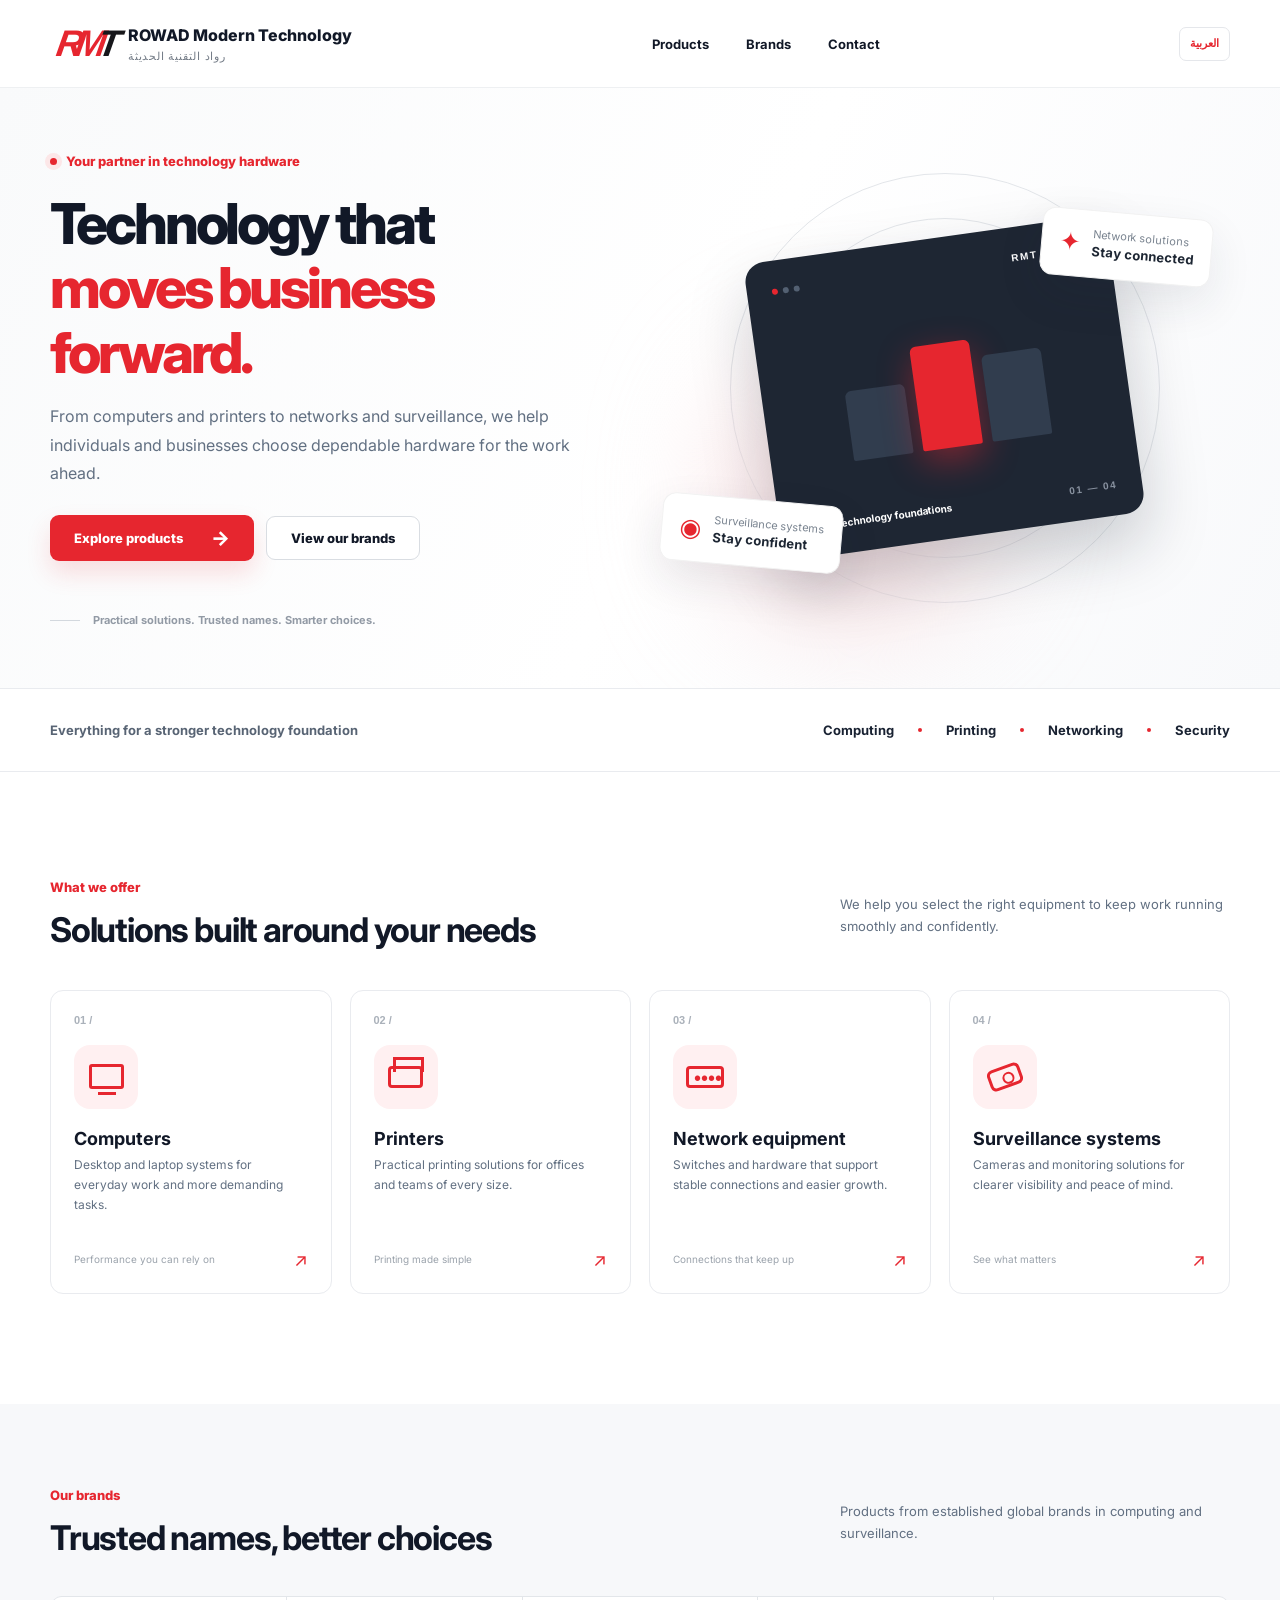
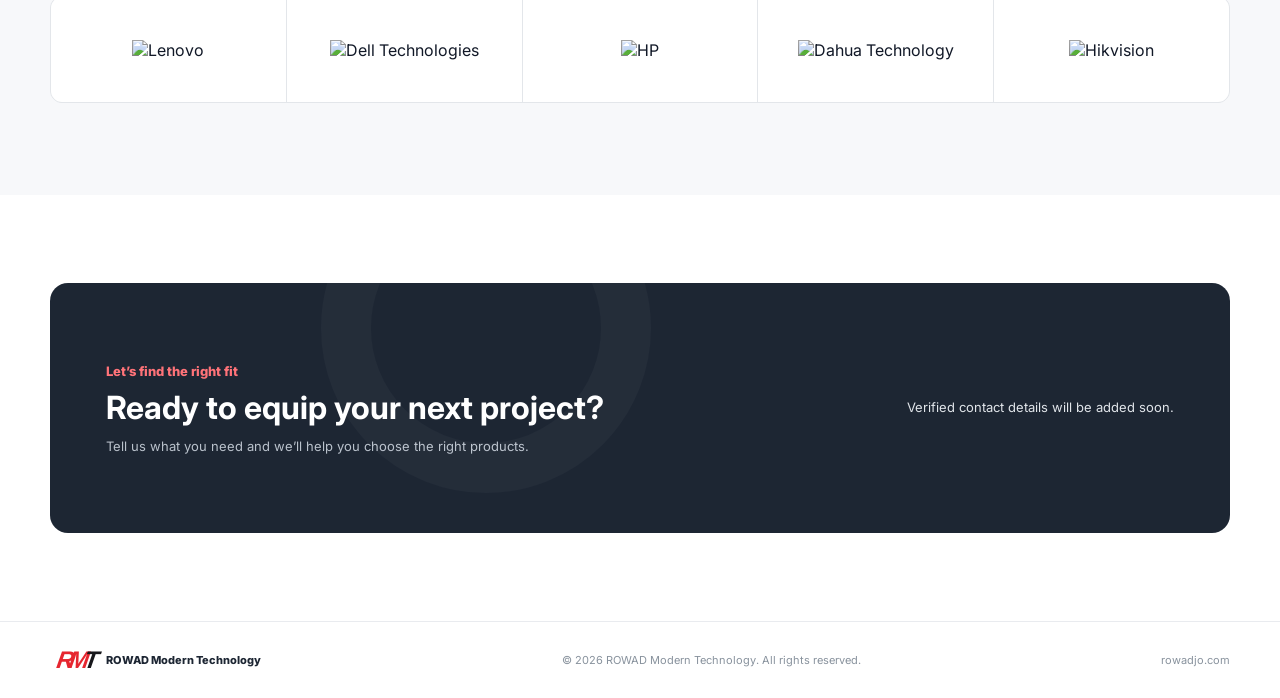
==== en/index.html @ 01c458b1 "Add English translation" ====
<!doctype html>
<html lang="en" dir="ltr">
<head>
  <meta charset="utf-8">
  <meta name="viewport" content="width=device-width, initial-scale=1">
  <meta name="theme-color" content="#111827">
  <meta name="description" content="Rowad Modern Technology provides computers, printers, network equipment, and surveillance solutions from trusted global brands in Jordan.">
  <title>Rowad Modern Technology | Technology for What’s Next</title>
  <link rel="canonical" href="https://rowadjo.com/en/">
  <link rel="alternate" hreflang="ar" href="https://rowadjo.com/">
  <link rel="alternate" hreflang="en" href="https://rowadjo.com/en/">
  <link rel="icon" href="../favicon.svg" type="image/svg+xml">
  <link rel="preconnect" href="https://fonts.googleapis.com">
  <link rel="preconnect" href="https://fonts.gstatic.com" crossorigin>
  <link href="https://fonts.googleapis.com/css2?family=Inter:wght@400;500;600;700;800&display=swap" rel="stylesheet">
  <link rel="stylesheet" href="../styles.css">
</head>
<body class="english-page">
  <header class="site-header">
    <div class="container nav">
      <a class="brand" href="#top" aria-label="Rowad Modern Technology home">
        <span class="brand-mark" dir="ltr"><b>R</b><b>M</b><b>T</b></span>
        <span class="brand-copy"><strong>ROWAD Modern Technology</strong><small>رواد التقنية الحديثة</small></span>
      </a>
      <nav aria-label="Main navigation"><a href="#solutions">Products</a><a href="#brands">Brands</a><a href="#contact">Contact</a></nav>
      <a class="lang-switch" href="../" lang="ar" aria-label="التبديل إلى العربية">العربية</a>
    </div>
  </header>
  <main id="top">
    <section class="hero">
      <div class="container hero-grid">
        <div class="hero-copy">
          <span class="eyebrow"><i></i> Your partner in technology hardware</span>
          <h1>Technology that<br><em>moves business forward.</em></h1>
          <p>From computers and printers to networks and surveillance, we help individuals and businesses choose dependable hardware for the work ahead.</p>
          <div class="hero-actions"><a class="button button-primary" href="#solutions">Explore products <span>→</span></a><a class="button button-ghost" href="#brands">View our brands</a></div>
          <div class="hero-note"><span class="line"></span> Practical solutions. Trusted names. Smarter choices.</div>
        </div>
        <div class="hero-art" aria-hidden="true"><div class="orbit orbit-one"></div><div class="orbit orbit-two"></div><div class="art-card main-card"><div class="art-card-top"><span class="dots"><i></i><i></i><i></i></span><span>RMT / TECH</span></div><div class="screen-symbol"><div></div><div></div><div></div></div><div class="art-card-bottom"><span>Better technology foundations</span><b>01 — 04</b></div></div><div class="float-card float-network"><span class="icon">✦</span><span>Network solutions<br><b>Stay connected</b></span></div><div class="float-card float-security"><span class="icon">◉</span><span>Surveillance systems<br><b>Stay confident</b></span></div><div class="red-glow"></div></div>
      </div>
    </section>
    <section class="trust-strip"><div class="container"><span>Everything for a stronger technology foundation</span><div><b>Computing</b><i></i><b>Printing</b><i></i><b>Networking</b><i></i><b>Security</b></div></div></section>
    <section class="section solutions" id="solutions"><div class="container"><div class="section-head"><div><span class="section-kicker">What we offer</span><h2>Solutions built around your needs</h2></div><p>We help you select the right equipment to keep work running smoothly and confidently.</p></div><div class="cards"><article class="product-card"><span class="product-number">01 /</span><div class="product-icon computer"><span></span></div><h3>Computers</h3><p>Desktop and laptop systems for everyday work and more demanding tasks.</p><span class="card-tail">Performance you can rely on <b>↗</b></span></article><article class="product-card"><span class="product-number">02 /</span><div class="product-icon printer"><span></span></div><h3>Printers</h3><p>Practical printing solutions for offices and teams of every size.</p><span class="card-tail">Printing made simple <b>↗</b></span></article><article class="product-card"><span class="product-number">03 /</span><div class="product-icon network"><span></span></div><h3>Network equipment</h3><p>Switches and hardware that support stable connections and easier growth.</p><span class="card-tail">Connections that keep up <b>↗</b></span></article><article class="product-card"><span class="product-number">04 /</span><div class="product-icon camera"><span></span></div><h3>Surveillance systems</h3><p>Cameras and monitoring solutions for clearer visibility and peace of mind.</p><span class="card-tail">See what matters <b>↗</b></span></article></div></div></section>
    <section class="brands-section" id="brands"><div class="container"><div class="section-head"><div><span class="section-kicker">Our brands</span><h2>Trusted names, better choices</h2></div><p>Products from established global brands in computing and surveillance.</p></div><div class="brand-list" aria-label="Brands"><div class="brand-logo"><img src="../assets/brands/lenovo.svg" alt="Lenovo" loading="lazy"></div><div class="brand-logo"><img src="../assets/brands/dell.svg" alt="Dell Technologies" loading="lazy"></div><div class="brand-logo"><img src="../assets/brands/hp.svg" alt="HP" loading="lazy"></div><div class="brand-logo"><img src="../assets/brands/dahua.svg" alt="Dahua Technology" loading="lazy"></div><div class="brand-logo"><img src="../assets/brands/hikvision.svg" alt="Hikvision" loading="lazy"></div></div></div></section>
    <section class="contact-section" id="contact"><div class="container contact-panel"><div><span class="section-kicker">Let’s find the right fit</span><h2>Ready to equip your next project?</h2><p>Tell us what you need and we’ll help you choose the right products.</p></div><span class="contact-pending">Verified contact details will be added soon.</span></div></section>
  </main>
  <footer><div class="container footer-inner"><div class="footer-brand"><span class="brand-mark" dir="ltr"><b>R</b><b>M</b><b>T</b></span><span>ROWAD Modern Technology</span></div><span>© <span id="year">2026</span> ROWAD Modern Technology. All rights reserved.</span><span>rowadjo.com</span></div></footer>
  <script>document.getElementById('year').textContent = new Date().getFullYear();</script>
</body>
</html>
---- styles.css ----
:root{--ink:#111827;--muted:#627082;--red:#e6262f;--pale:#f5f6f8;--line:#e9ebef}*{box-sizing:border-box}html{scroll-behavior:smooth}body{margin:0;font-family:Cairo,Tahoma,sans-serif;color:var(--ink);background:#fff}a{text-decoration:none;color:inherit}.container{width:min(1180px,calc(100% - 48px));margin:auto}.site-header{height:88px;background:#fff;border-bottom:1px solid #eef0f2;position:relative;z-index:5}.nav,.nav nav,.brand,.hero-actions,.section-head,.trust-strip .container,.trust-strip .container>div,.footer-inner,.footer-brand{display:flex;align-items:center}.nav{height:100%;justify-content:space-between}.brand{gap:15px}.brand-mark{display:flex;align-items:center;letter-spacing:-8px;font:bold italic 37px Arial,sans-serif;line-height:1;padding-left:7px;transform:skewX(-9deg)}.brand-mark b:nth-child(-n+2){color:var(--red)}.brand-mark b:last-child{color:#17171b}.brand-copy{display:flex;flex-direction:column;line-height:1.25}.brand-copy strong{font-size:16px;font-weight:800}.brand-copy small{font:10px Arial,sans-serif;color:#737b86;letter-spacing:.07em;margin-top:5px}.nav nav{gap:37px;font-size:13px;font-weight:700}.nav nav a:hover,footer a:hover{color:var(--red)}.hero{background:linear-gradient(115deg,#f9fafb 0%,#fff 54%,#f8f9fb 100%);overflow:hidden}.hero-grid{min-height:600px;display:grid;grid-template-columns:1fr 1fr;align-items:center;gap:38px}.hero-copy{padding:58px 0}.eyebrow,.section-kicker{font-size:13px;font-weight:800;color:var(--red)}.eyebrow{display:inline-flex;align-items:center;gap:9px}.eyebrow i{width:7px;height:7px;border-radius:50%;background:var(--red);box-shadow:0 0 0 5px #fce7e8}.hero h1{font-size:clamp(40px,4.4vw,64px);line-height:1.3;letter-spacing:-.055em;margin:23px 0 17px;font-weight:800}.hero h1 em{font-style:normal;color:var(--red)}.hero-copy>p{max-width:560px;font-size:16px;line-height:2.1;color:var(--muted);margin:0 0 27px}.hero-actions{gap:12px;flex-wrap:wrap}.button{display:inline-flex;align-items:center;justify-content:center;gap:28px;padding:13px 24px;border-radius:9px;font-size:13px;font-weight:800;transition:.2s}.button:hover{transform:translateY(-2px)}.button-primary{color:#fff;background:var(--red);box-shadow:0 12px 25px #e6262f26}.button-primary span,.button-light span{font-size:20px;line-height:1}.button-ghost{border:1px solid #d9dde2;background:#fff}.hero-note{display:flex;align-items:center;gap:13px;color:#929aa5;font-size:11px;font-weight:700;margin-top:52px}.line{width:30px;height:1px;background:#d3d8de}.hero-art{height:500px;position:relative;display:flex;align-items:center;justify-content:center}.orbit{position:absolute;border:1px solid #e3e6ea;border-radius:50%;width:430px;height:430px}.orbit-two{width:340px;height:340px}.main-card{position:relative;z-index:2;width:365px;height:300px;background:#1e2633;border-radius:20px;box-shadow:0 30px 65px #10182735;transform:rotate(-8deg);overflow:hidden;color:#fff;display:flex;flex-direction:column;justify-content:space-between;padding:25px}.art-card-top,.art-card-bottom{display:flex;justify-content:space-between;align-items:center;font:700 10px Arial,sans-serif;letter-spacing:.16em}.dots{display:flex;gap:5px}.dots i{width:6px;height:6px;border-radius:50%;background:#536072}.dots i:first-child{background:var(--red)}.screen-symbol{display:flex;align-items:flex-end;gap:10px;justify-content:center;height:120px}.screen-symbol div{width:60px;height:70px;background:#313d4e;border-radius:6px 6px 2px 2px}.screen-symbol div:nth-child(2){height:105px;background:var(--red);box-shadow:0 12px 35px #e6262f75}.screen-symbol div:nth-child(3){height:87px}.art-card-bottom{font-family:Cairo,sans-serif;letter-spacing:0}.art-card-bottom b{font:700 10px Arial,sans-serif;letter-spacing:.15em;color:#8992a0}.float-card{z-index:3;position:absolute;background:#fff;box-shadow:0 18px 45px #1c2b3a19;border:1px solid #f2f2f2;border-radius:13px;display:flex;align-items:center;gap:12px;padding:14px 17px;font-size:11px;line-height:1.5;color:#7a8490}.float-card b{color:#1d2633;font-size:13px}.float-network{top:75px;right:18px;transform:rotate(5deg)}.float-security{left:2px;bottom:72px;transform:rotate(5deg)}.icon{font-size:25px;color:var(--red)}.red-glow{position:absolute;width:250px;height:250px;border-radius:50%;background:#f9dfe1;filter:blur(65px);bottom:20px;left:70px}.trust-strip{background:#fff;border-block:1px solid var(--line)}.trust-strip .container{min-height:82px;justify-content:space-between;gap:20px}.trust-strip .container>span{font-size:13px;font-weight:700;color:#586474}.trust-strip .container>div{gap:24px;color:#192232;font-size:13px}.trust-strip i{width:4px;height:4px;border-radius:50%;background:var(--red)}.section{padding:104px 0 110px}.section-head{justify-content:space-between;gap:20px;margin-bottom:36px}.section-head h2{font-size:34px;letter-spacing:-.035em;margin:10px 0 0;line-height:1.4}.section-head p{max-width:390px;font-size:13px;line-height:2;color:var(--muted);margin:0}.cards{display:grid;grid-template-columns:repeat(4,1fr);gap:18px}.product-card{min-height:304px;border:1px solid var(--line);border-radius:13px;padding:23px;display:flex;flex-direction:column;transition:.25s;background:#fff}.product-card:hover{border-color:#f1b9bc;transform:translateY(-5px);box-shadow:0 20px 50px #1c26330d}.product-number{font:700 11px Arial,sans-serif;color:#aab1ba}.product-icon{width:64px;height:64px;border-radius:16px;background:#fff0f1;margin:19px 0 9px;display:grid;place-items:center}.product-icon span{position:relative;display:block;border:3px solid var(--red)}.computer span{width:35px;height:25px;border-radius:3px}.computer span:after{content:"";position:absolute;width:18px;height:3px;background:var(--red);bottom:-9px;left:6px}.printer span{width:35px;height:22px;border-radius:4px}.printer span:before{content:"";position:absolute;width:25px;height:12px;border:3px solid var(--red);border-bottom:0;top:-12px;left:2px}.network span{width:38px;height:22px;border-radius:4px}.network span:after{content:"••••";position:absolute;bottom:-5px;left:5px;color:var(--red);font:20px Arial}.camera span{width:34px;height:22px;border-radius:6px;transform:rotate(-20deg)}.camera span:after{content:"";position:absolute;width:8px;height:8px;border:2px solid var(--red);border-radius:50%;top:4px;left:11px}.product-card h3{font-size:19px;margin:10px 0 6px}.product-card p{font-size:12px;line-height:1.9;color:var(--muted);margin:0}.card-tail{margin-top:auto;padding-top:18px;font-size:10px;color:#9ba3ac;display:flex;justify-content:space-between;align-items:center}.card-tail b{font-size:18px;color:var(--red);font-weight:400}.brands-section{padding:80px 0 92px;background:#f7f8fa}.brands-section .section-head{margin-bottom:35px}.brand-list{display:grid;grid-template-columns:repeat(5,1fr);gap:1px;background:#e3e6ea;border:1px solid #e3e6ea;border-radius:12px;overflow:hidden}.brand-list span{height:105px;background:#fff;display:flex;align-items:center;justify-content:center;font:bold clamp(16px,2vw,28px) Arial,sans-serif;color:#394251;letter-spacing:-.04em}.brand-list span:nth-child(3){font-style:italic;font-size:36px}.brand-list span:nth-child(n+4){font-size:21px;letter-spacing:.02em}.contact-section{padding:88px 0}.contact-panel{background:#1d2633;color:#fff;border-radius:18px;min-height:250px;padding:50px 56px;display:flex;align-items:center;justify-content:space-between;gap:30px;position:relative;overflow:hidden}.contact-panel:after{content:"";position:absolute;width:230px;height:230px;border:50px solid #ffffff08;border-radius:50%;left:23%;top:-120px}.contact-panel .section-kicker{color:#ff7379}.contact-panel h2{font-size:32px;margin:8px 0}.contact-panel p{font-size:13px;color:#bac2cc;margin:0}.button-light{background:#fff;color:#1d2633;position:relative;z-index:1;white-space:nowrap}footer{border-top:1px solid var(--line);padding:26px 0;color:#88929d;font-size:11px}.footer-inner{justify-content:space-between;gap:20px}.footer-brand{gap:12px;color:#1d2633;font-weight:800}.footer-brand .brand-mark{font-size:24px;letter-spacing:-5px}footer a{direction:ltr}@media(max-width:900px){.hero-grid{grid-template-columns:1fr 1fr;gap:0}.hero-art{transform:scale(.77);transform-origin:center}.cards{grid-template-columns:repeat(2,1fr)}.nav nav{gap:17px}}@media(max-width:700px){.container{width:min(100% - 32px,520px)}.site-header{height:72px}.brand-copy strong{font-size:12px}.brand-copy small{font-size:8px}.brand-mark{font-size:29px;letter-spacing:-6px}.nav nav a:not(:last-child){display:none}.nav nav a{font-size:11px;color:var(--red)}.hero-grid{display:flex;flex-direction:column;min-height:auto;gap:0}.hero-copy{padding:62px 0 15px}.hero h1{font-size:40px}.hero-copy>p{font-size:14px}.hero-note{margin-top:33px}.hero-art{height:360px;width:100%;transform:scale(.72);margin:-48px 0 -25px}.trust-strip .container{flex-direction:column;justify-content:center;padding:17px 0;gap:6px}.trust-strip .container>div{gap:13px;font-size:11px}.section{padding:70px 0}.section-head{display:block}.section-head h2{font-size:27px}.section-head p{margin-top:12px}.cards{gap:12px}.product-card{padding:18px;min-height:285px}.product-card h3{font-size:16px}.product-card p{font-size:11px}.brand-list{grid-template-columns:repeat(2,1fr)}.brand-list span:last-child{grid-column:span 2}.brands-section{padding:70px 0}.contact-section{padding:60px 0}.contact-panel{padding:38px 26px;display:block}.contact-panel h2{font-size:25px}.contact-panel p{line-height:1.8}.contact-panel .button{margin-top:24px}.footer-inner{flex-direction:column;align-items:flex-start;gap:7px}}@media(max-width:380px){.hero h1{font-size:34px}.cards{grid-template-columns:1fr}.product-card{min-height:245px}.hero-art{transform:scale(.6);margin:-68px 0 -48px}.button{padding:12px 17px}}
.lang-switch{display:inline-flex;align-items:center;justify-content:center;min-width:50px;height:34px;padding:0 10px;border:1px solid #e5e7eb;border-radius:7px;color:#e6262f;font:800 11px Arial,sans-serif;white-space:nowrap}.lang-switch:hover{background:#fff0f1;border-color:#f1b9bc}.brand-list .brand-logo{height:105px;background:#fff;display:flex;align-items:center;justify-content:center;padding:20px}.brand-list .brand-logo img{display:block;max-width:100%;max-height:66px;width:auto;height:auto;object-fit:contain}.brand-list .brand-logo:nth-child(3) img{max-height:58px}.brand-list .brand-logo:nth-child(4) img{max-height:72px}.contact-pending{position:relative;z-index:1;display:inline-block;color:#e1e5ea;font-size:13px;max-width:320px;line-height:1.8}.english-page{font-family:Inter,Arial,sans-serif}.english-page .brand-copy small{font-family:Cairo,Tahoma,sans-serif;font-size:11px}.english-page .hero h1{letter-spacing:-.055em;line-height:1.14}.english-page .hero-copy>p{line-height:1.8}.english-page .art-card-bottom,.english-page .float-card{font-family:Inter,Arial,sans-serif}.english-page .section-head p,.english-page .product-card p{line-height:1.7}.english-page .product-card h3{font-size:18px}.english-page .contact-panel p{line-height:1.7}@media(max-width:700px){.brand-list .brand-logo:last-child{grid-column:span 2}.brand-list .brand-logo{height:94px;padding:18px}.brand-list .brand-logo img{max-height:58px}.english-page .hero h1{font-size:38px}.english-page .brand-copy strong{font-size:11px}.english-page .brand-copy small{font-size:9px}.english-page .trust-strip .container>div{gap:10px;font-size:10px}}@media(max-width:380px){.nav{gap:7px}.nav nav a{font-size:10px}.lang-switch{min-width:42px;padding:0 6px}.english-page .hero h1{font-size:32px}}
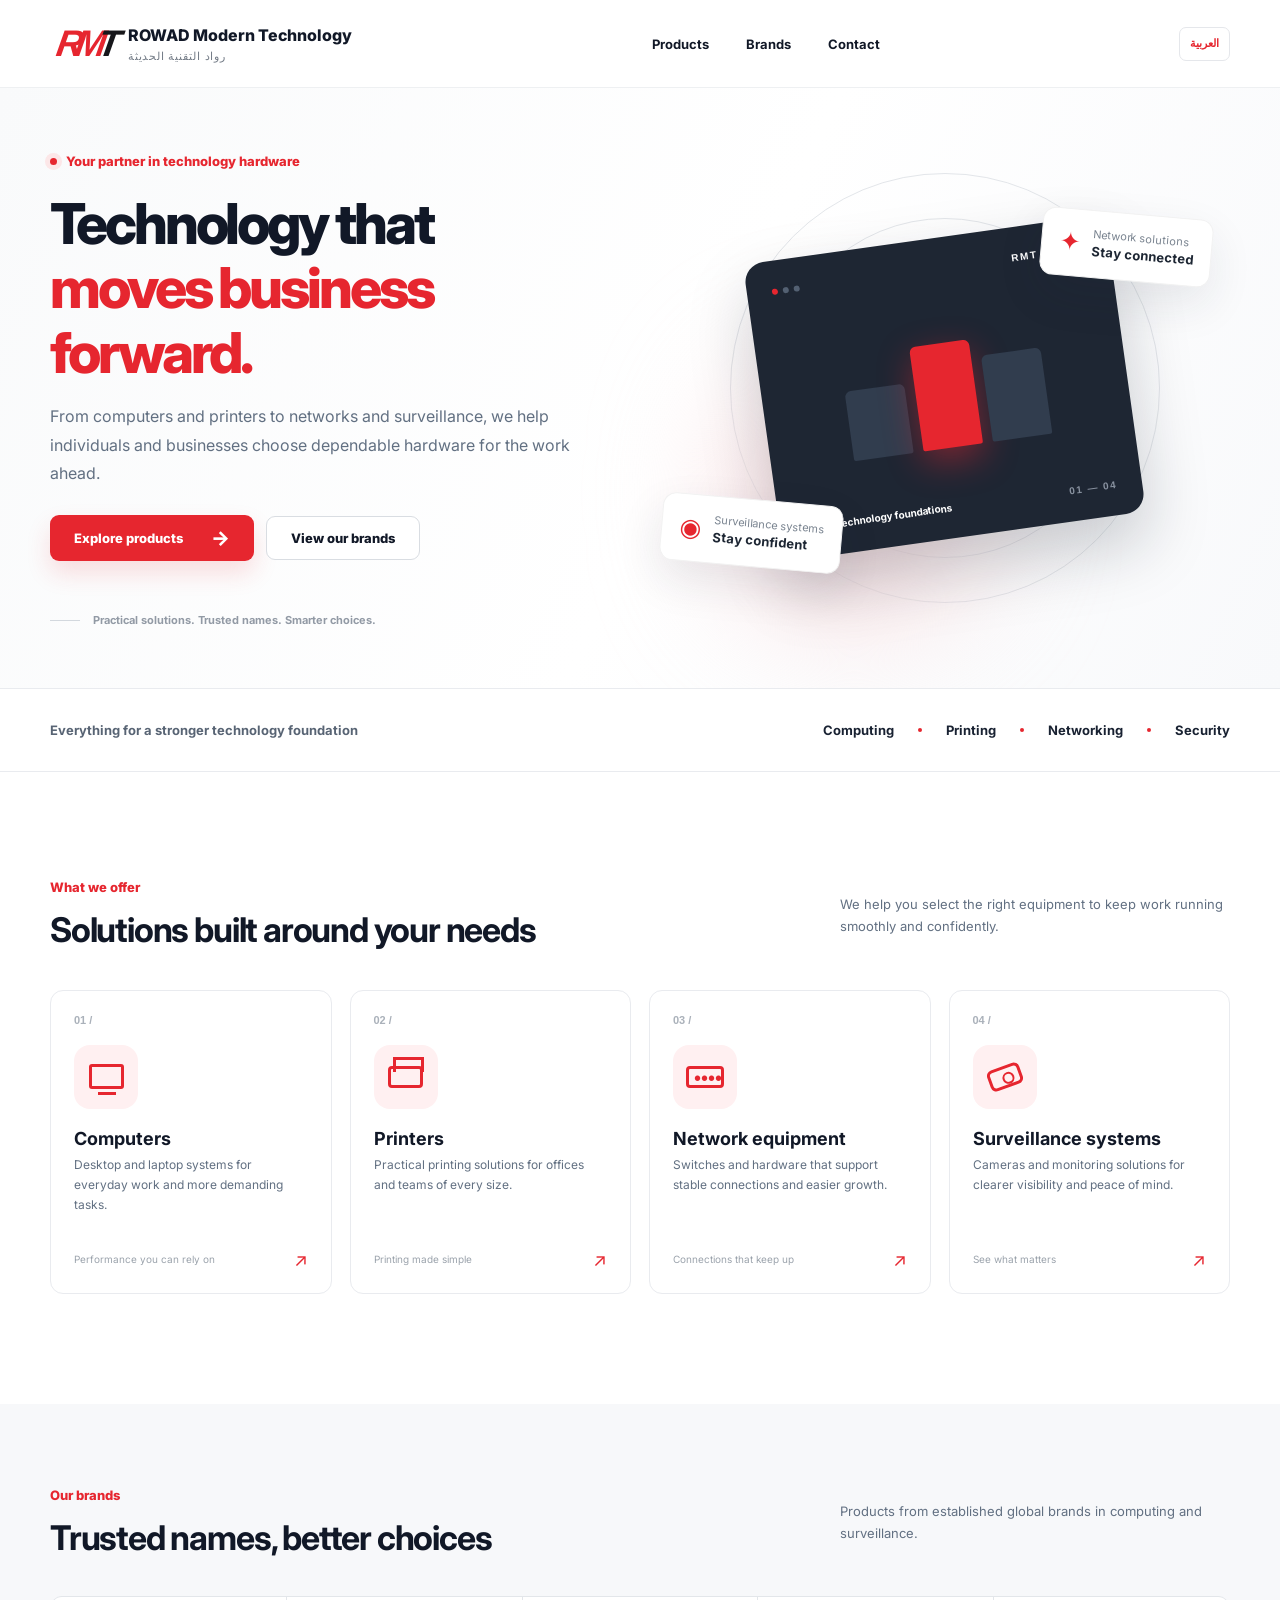
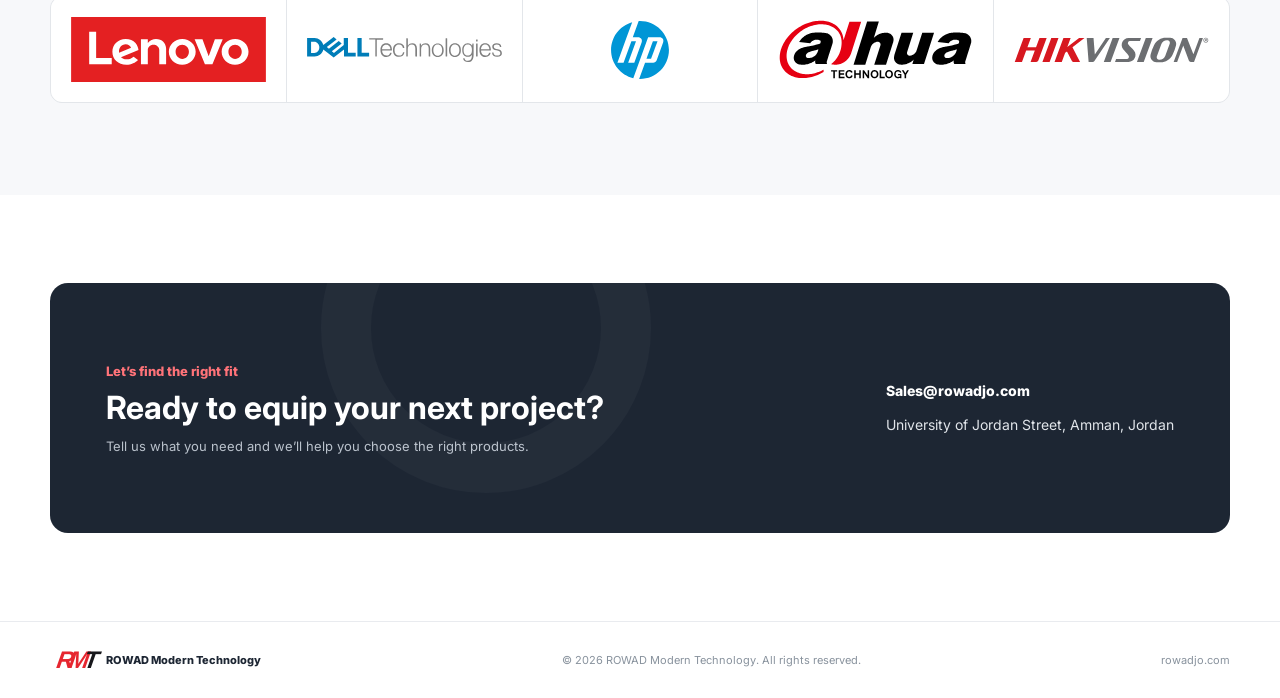
==== commit 053381d6: "Add English contact details" ====
--- a/en/index.html
+++ b/en/index.html
@@ -42,7 +42,7 @@
     <section class="trust-strip"><div class="container"><span>Everything for a stronger technology foundation</span><div><b>Computing</b><i></i><b>Printing</b><i></i><b>Networking</b><i></i><b>Security</b></div></div></section>
     <section class="section solutions" id="solutions"><div class="container"><div class="section-head"><div><span class="section-kicker">What we offer</span><h2>Solutions built around your needs</h2></div><p>We help you select the right equipment to keep work running smoothly and confidently.</p></div><div class="cards"><article class="product-card"><span class="product-number">01 /</span><div class="product-icon computer"><span></span></div><h3>Computers</h3><p>Desktop and laptop systems for everyday work and more demanding tasks.</p><span class="card-tail">Performance you can rely on <b>↗</b></span></article><article class="product-card"><span class="product-number">02 /</span><div class="product-icon printer"><span></span></div><h3>Printers</h3><p>Practical printing solutions for offices and teams of every size.</p><span class="card-tail">Printing made simple <b>↗</b></span></article><article class="product-card"><span class="product-number">03 /</span><div class="product-icon network"><span></span></div><h3>Network equipment</h3><p>Switches and hardware that support stable connections and easier growth.</p><span class="card-tail">Connections that keep up <b>↗</b></span></article><article class="product-card"><span class="product-number">04 /</span><div class="product-icon camera"><span></span></div><h3>Surveillance systems</h3><p>Cameras and monitoring solutions for clearer visibility and peace of mind.</p><span class="card-tail">See what matters <b>↗</b></span></article></div></div></section>
     <section class="brands-section" id="brands"><div class="container"><div class="section-head"><div><span class="section-kicker">Our brands</span><h2>Trusted names, better choices</h2></div><p>Products from established global brands in computing and surveillance.</p></div><div class="brand-list" aria-label="Brands"><div class="brand-logo"><img src="../assets/brands/lenovo.svg" alt="Lenovo" loading="lazy"></div><div class="brand-logo"><img src="../assets/brands/dell.svg" alt="Dell Technologies" loading="lazy"></div><div class="brand-logo"><img src="../assets/brands/hp.svg" alt="HP" loading="lazy"></div><div class="brand-logo"><img src="../assets/brands/dahua.svg" alt="Dahua Technology" loading="lazy"></div><div class="brand-logo"><img src="../assets/brands/hikvision.svg" alt="Hikvision" loading="lazy"></div></div></div></section>
-    <section class="contact-section" id="contact"><div class="container contact-panel"><div><span class="section-kicker">Let’s find the right fit</span><h2>Ready to equip your next project?</h2><p>Tell us what you need and we’ll help you choose the right products.</p></div><span class="contact-pending">Verified contact details will be added soon.</span></div></section>
+    <section class="contact-section" id="contact"><div class="container contact-panel"><div><span class="section-kicker">Let’s find the right fit</span><h2>Ready to equip your next project?</h2><p>Tell us what you need and we’ll help you choose the right products.</p></div><div class="contact-details"><a href="mailto:Sales@rowadjo.com">Sales@rowadjo.com</a><span>University of Jordan Street, Amman, Jordan</span></div></div></section>
   </main>
   <footer><div class="container footer-inner"><div class="footer-brand"><span class="brand-mark" dir="ltr"><b>R</b><b>M</b><b>T</b></span><span>ROWAD Modern Technology</span></div><span>© <span id="year">2026</span> ROWAD Modern Technology. All rights reserved.</span><span>rowadjo.com</span></div></footer>
   <script>document.getElementById('year').textContent = new Date().getFullYear();</script>
--- a/styles.css
+++ b/styles.css
@@ -1,2 +1,3 @@
 :root{--ink:#111827;--muted:#627082;--red:#e6262f;--pale:#f5f6f8;--line:#e9ebef}*{box-sizing:border-box}html{scroll-behavior:smooth}body{margin:0;font-family:Cairo,Tahoma,sans-serif;color:var(--ink);background:#fff}a{text-decoration:none;color:inherit}.container{width:min(1180px,calc(100% - 48px));margin:auto}.site-header{height:88px;background:#fff;border-bottom:1px solid #eef0f2;position:relative;z-index:5}.nav,.nav nav,.brand,.hero-actions,.section-head,.trust-strip .container,.trust-strip .container>div,.footer-inner,.footer-brand{display:flex;align-items:center}.nav{height:100%;justify-content:space-between}.brand{gap:15px}.brand-mark{display:flex;align-items:center;letter-spacing:-8px;font:bold italic 37px Arial,sans-serif;line-height:1;padding-left:7px;transform:skewX(-9deg)}.brand-mark b:nth-child(-n+2){color:var(--red)}.brand-mark b:last-child{color:#17171b}.brand-copy{display:flex;flex-direction:column;line-height:1.25}.brand-copy strong{font-size:16px;font-weight:800}.brand-copy small{font:10px Arial,sans-serif;color:#737b86;letter-spacing:.07em;margin-top:5px}.nav nav{gap:37px;font-size:13px;font-weight:700}.nav nav a:hover,footer a:hover{color:var(--red)}.hero{background:linear-gradient(115deg,#f9fafb 0%,#fff 54%,#f8f9fb 100%);overflow:hidden}.hero-grid{min-height:600px;display:grid;grid-template-columns:1fr 1fr;align-items:center;gap:38px}.hero-copy{padding:58px 0}.eyebrow,.section-kicker{font-size:13px;font-weight:800;color:var(--red)}.eyebrow{display:inline-flex;align-items:center;gap:9px}.eyebrow i{width:7px;height:7px;border-radius:50%;background:var(--red);box-shadow:0 0 0 5px #fce7e8}.hero h1{font-size:clamp(40px,4.4vw,64px);line-height:1.3;letter-spacing:-.055em;margin:23px 0 17px;font-weight:800}.hero h1 em{font-style:normal;color:var(--red)}.hero-copy>p{max-width:560px;font-size:16px;line-height:2.1;color:var(--muted);margin:0 0 27px}.hero-actions{gap:12px;flex-wrap:wrap}.button{display:inline-flex;align-items:center;justify-content:center;gap:28px;padding:13px 24px;border-radius:9px;font-size:13px;font-weight:800;transition:.2s}.button:hover{transform:translateY(-2px)}.button-primary{color:#fff;background:var(--red);box-shadow:0 12px 25px #e6262f26}.button-primary span,.button-light span{font-size:20px;line-height:1}.button-ghost{border:1px solid #d9dde2;background:#fff}.hero-note{display:flex;align-items:center;gap:13px;color:#929aa5;font-size:11px;font-weight:700;margin-top:52px}.line{width:30px;height:1px;background:#d3d8de}.hero-art{height:500px;position:relative;display:flex;align-items:center;justify-content:center}.orbit{position:absolute;border:1px solid #e3e6ea;border-radius:50%;width:430px;height:430px}.orbit-two{width:340px;height:340px}.main-card{position:relative;z-index:2;width:365px;height:300px;background:#1e2633;border-radius:20px;box-shadow:0 30px 65px #10182735;transform:rotate(-8deg);overflow:hidden;color:#fff;display:flex;flex-direction:column;justify-content:space-between;padding:25px}.art-card-top,.art-card-bottom{display:flex;justify-content:space-between;align-items:center;font:700 10px Arial,sans-serif;letter-spacing:.16em}.dots{display:flex;gap:5px}.dots i{width:6px;height:6px;border-radius:50%;background:#536072}.dots i:first-child{background:var(--red)}.screen-symbol{display:flex;align-items:flex-end;gap:10px;justify-content:center;height:120px}.screen-symbol div{width:60px;height:70px;background:#313d4e;border-radius:6px 6px 2px 2px}.screen-symbol div:nth-child(2){height:105px;background:var(--red);box-shadow:0 12px 35px #e6262f75}.screen-symbol div:nth-child(3){height:87px}.art-card-bottom{font-family:Cairo,sans-serif;letter-spacing:0}.art-card-bottom b{font:700 10px Arial,sans-serif;letter-spacing:.15em;color:#8992a0}.float-card{z-index:3;position:absolute;background:#fff;box-shadow:0 18px 45px #1c2b3a19;border:1px solid #f2f2f2;border-radius:13px;display:flex;align-items:center;gap:12px;padding:14px 17px;font-size:11px;line-height:1.5;color:#7a8490}.float-card b{color:#1d2633;font-size:13px}.float-network{top:75px;right:18px;transform:rotate(5deg)}.float-security{left:2px;bottom:72px;transform:rotate(5deg)}.icon{font-size:25px;color:var(--red)}.red-glow{position:absolute;width:250px;height:250px;border-radius:50%;background:#f9dfe1;filter:blur(65px);bottom:20px;left:70px}.trust-strip{background:#fff;border-block:1px solid var(--line)}.trust-strip .container{min-height:82px;justify-content:space-between;gap:20px}.trust-strip .container>span{font-size:13px;font-weight:700;color:#586474}.trust-strip .container>div{gap:24px;color:#192232;font-size:13px}.trust-strip i{width:4px;height:4px;border-radius:50%;background:var(--red)}.section{padding:104px 0 110px}.section-head{justify-content:space-between;gap:20px;margin-bottom:36px}.section-head h2{font-size:34px;letter-spacing:-.035em;margin:10px 0 0;line-height:1.4}.section-head p{max-width:390px;font-size:13px;line-height:2;color:var(--muted);margin:0}.cards{display:grid;grid-template-columns:repeat(4,1fr);gap:18px}.product-card{min-height:304px;border:1px solid var(--line);border-radius:13px;padding:23px;display:flex;flex-direction:column;transition:.25s;background:#fff}.product-card:hover{border-color:#f1b9bc;transform:translateY(-5px);box-shadow:0 20px 50px #1c26330d}.product-number{font:700 11px Arial,sans-serif;color:#aab1ba}.product-icon{width:64px;height:64px;border-radius:16px;background:#fff0f1;margin:19px 0 9px;display:grid;place-items:center}.product-icon span{position:relative;display:block;border:3px solid var(--red)}.computer span{width:35px;height:25px;border-radius:3px}.computer span:after{content:"";position:absolute;width:18px;height:3px;background:var(--red);bottom:-9px;left:6px}.printer span{width:35px;height:22px;border-radius:4px}.printer span:before{content:"";position:absolute;width:25px;height:12px;border:3px solid var(--red);border-bottom:0;top:-12px;left:2px}.network span{width:38px;height:22px;border-radius:4px}.network span:after{content:"••••";position:absolute;bottom:-5px;left:5px;color:var(--red);font:20px Arial}.camera span{width:34px;height:22px;border-radius:6px;transform:rotate(-20deg)}.camera span:after{content:"";position:absolute;width:8px;height:8px;border:2px solid var(--red);border-radius:50%;top:4px;left:11px}.product-card h3{font-size:19px;margin:10px 0 6px}.product-card p{font-size:12px;line-height:1.9;color:var(--muted);margin:0}.card-tail{margin-top:auto;padding-top:18px;font-size:10px;color:#9ba3ac;display:flex;justify-content:space-between;align-items:center}.card-tail b{font-size:18px;color:var(--red);font-weight:400}.brands-section{padding:80px 0 92px;background:#f7f8fa}.brands-section .section-head{margin-bottom:35px}.brand-list{display:grid;grid-template-columns:repeat(5,1fr);gap:1px;background:#e3e6ea;border:1px solid #e3e6ea;border-radius:12px;overflow:hidden}.brand-list span{height:105px;background:#fff;display:flex;align-items:center;justify-content:center;font:bold clamp(16px,2vw,28px) Arial,sans-serif;color:#394251;letter-spacing:-.04em}.brand-list span:nth-child(3){font-style:italic;font-size:36px}.brand-list span:nth-child(n+4){font-size:21px;letter-spacing:.02em}.contact-section{padding:88px 0}.contact-panel{background:#1d2633;color:#fff;border-radius:18px;min-height:250px;padding:50px 56px;display:flex;align-items:center;justify-content:space-between;gap:30px;position:relative;overflow:hidden}.contact-panel:after{content:"";position:absolute;width:230px;height:230px;border:50px solid #ffffff08;border-radius:50%;left:23%;top:-120px}.contact-panel .section-kicker{color:#ff7379}.contact-panel h2{font-size:32px;margin:8px 0}.contact-panel p{font-size:13px;color:#bac2cc;margin:0}.button-light{background:#fff;color:#1d2633;position:relative;z-index:1;white-space:nowrap}footer{border-top:1px solid var(--line);padding:26px 0;color:#88929d;font-size:11px}.footer-inner{justify-content:space-between;gap:20px}.footer-brand{gap:12px;color:#1d2633;font-weight:800}.footer-brand .brand-mark{font-size:24px;letter-spacing:-5px}footer a{direction:ltr}@media(max-width:900px){.hero-grid{grid-template-columns:1fr 1fr;gap:0}.hero-art{transform:scale(.77);transform-origin:center}.cards{grid-template-columns:repeat(2,1fr)}.nav nav{gap:17px}}@media(max-width:700px){.container{width:min(100% - 32px,520px)}.site-header{height:72px}.brand-copy strong{font-size:12px}.brand-copy small{font-size:8px}.brand-mark{font-size:29px;letter-spacing:-6px}.nav nav a:not(:last-child){display:none}.nav nav a{font-size:11px;color:var(--red)}.hero-grid{display:flex;flex-direction:column;min-height:auto;gap:0}.hero-copy{padding:62px 0 15px}.hero h1{font-size:40px}.hero-copy>p{font-size:14px}.hero-note{margin-top:33px}.hero-art{height:360px;width:100%;transform:scale(.72);margin:-48px 0 -25px}.trust-strip .container{flex-direction:column;justify-content:center;padding:17px 0;gap:6px}.trust-strip .container>div{gap:13px;font-size:11px}.section{padding:70px 0}.section-head{display:block}.section-head h2{font-size:27px}.section-head p{margin-top:12px}.cards{gap:12px}.product-card{padding:18px;min-height:285px}.product-card h3{font-size:16px}.product-card p{font-size:11px}.brand-list{grid-template-columns:repeat(2,1fr)}.brand-list span:last-child{grid-column:span 2}.brands-section{padding:70px 0}.contact-section{padding:60px 0}.contact-panel{padding:38px 26px;display:block}.contact-panel h2{font-size:25px}.contact-panel p{line-height:1.8}.contact-panel .button{margin-top:24px}.footer-inner{flex-direction:column;align-items:flex-start;gap:7px}}@media(max-width:380px){.hero h1{font-size:34px}.cards{grid-template-columns:1fr}.product-card{min-height:245px}.hero-art{transform:scale(.6);margin:-68px 0 -48px}.button{padding:12px 17px}}
 .lang-switch{display:inline-flex;align-items:center;justify-content:center;min-width:50px;height:34px;padding:0 10px;border:1px solid #e5e7eb;border-radius:7px;color:#e6262f;font:800 11px Arial,sans-serif;white-space:nowrap}.lang-switch:hover{background:#fff0f1;border-color:#f1b9bc}.brand-list .brand-logo{height:105px;background:#fff;display:flex;align-items:center;justify-content:center;padding:20px}.brand-list .brand-logo img{display:block;max-width:100%;max-height:66px;width:auto;height:auto;object-fit:contain}.brand-list .brand-logo:nth-child(3) img{max-height:58px}.brand-list .brand-logo:nth-child(4) img{max-height:72px}.contact-pending{position:relative;z-index:1;display:inline-block;color:#e1e5ea;font-size:13px;max-width:320px;line-height:1.8}.english-page{font-family:Inter,Arial,sans-serif}.english-page .brand-copy small{font-family:Cairo,Tahoma,sans-serif;font-size:11px}.english-page .hero h1{letter-spacing:-.055em;line-height:1.14}.english-page .hero-copy>p{line-height:1.8}.english-page .art-card-bottom,.english-page .float-card{font-family:Inter,Arial,sans-serif}.english-page .section-head p,.english-page .product-card p{line-height:1.7}.english-page .product-card h3{font-size:18px}.english-page .contact-panel p{line-height:1.7}@media(max-width:700px){.brand-list .brand-logo:last-child{grid-column:span 2}.brand-list .brand-logo{height:94px;padding:18px}.brand-list .brand-logo img{max-height:58px}.english-page .hero h1{font-size:38px}.english-page .brand-copy strong{font-size:11px}.english-page .brand-copy small{font-size:9px}.english-page .trust-strip .container>div{gap:10px;font-size:10px}}@media(max-width:380px){.nav{gap:7px}.nav nav a{font-size:10px}.lang-switch{min-width:42px;padding:0 6px}.english-page .hero h1{font-size:32px}}
+.contact-details{position:relative;z-index:1;display:flex;flex-direction:column;gap:10px;max-width:360px;color:#fff;font-size:14px;line-height:1.7}.contact-details a{font-weight:800;color:#fff;direction:ltr;unicode-bidi:isolate}.contact-details a:hover{text-decoration:underline}.contact-details span{color:#e1e5ea}.english-page .contact-details{text-align:left}
